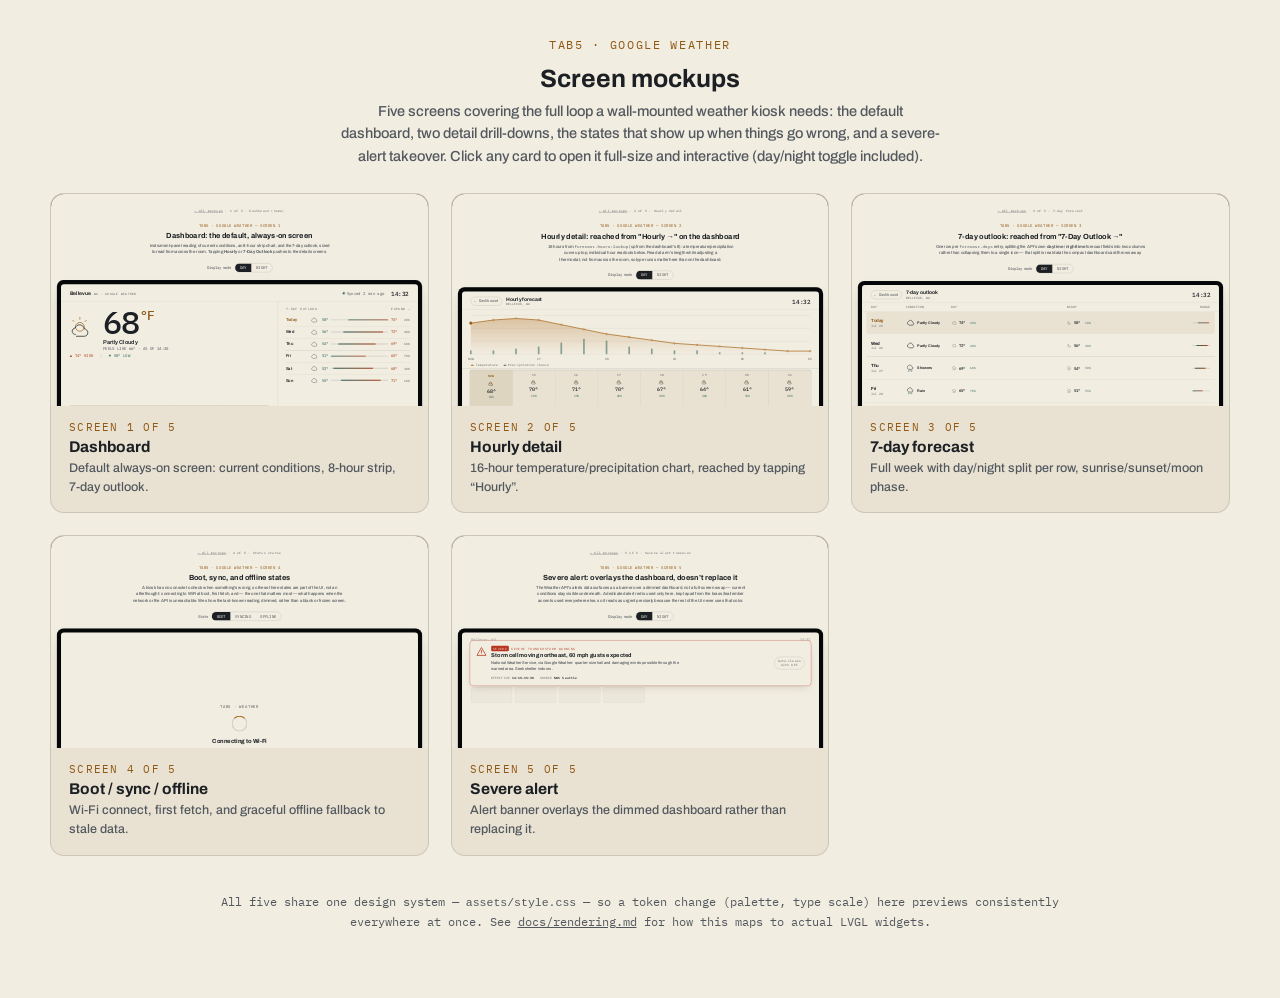
==== docs/mockups/index.html @ 34ca9591 "docs: add component research and UI mockups for Tab5 weather kiosk - Research and document Tab5 hard" ====
<!doctype html>
<html lang="en">
<head>
<meta charset="utf-8">
<meta name="viewport" content="width=device-width, initial-scale=1">
<title>Tab5 Weather — Screen Mockups</title>
<link rel="stylesheet" href="assets/style.css">
<style>
  .gallery {
    display: grid;
    grid-template-columns: repeat(auto-fit, minmax(340px, 1fr));
    gap: 22px;
    width: min(1180px, 100%);
  }
  .card {
    display: block;
    text-decoration: none;
    color: inherit;
    border: 1px solid var(--line);
    border-radius: 14px;
    background: var(--panel);
    overflow: hidden;
    transition: border-color .15s ease, transform .15s ease;
  }
  .card:hover { border-color: var(--brass); transform: translateY(-2px); }
  .card:focus-visible { outline: 2px solid var(--brass); outline-offset: 2px; }
  .thumb {
    position: relative;
    width: 100%;
    aspect-ratio: 1280 / 720;
    overflow: hidden;
    background: #050607;
  }
  .thumb iframe {
    position: absolute;
    top: 0; left: 0;
    width: 1280px;
    height: 720px;
    border: 0;
    transform-origin: top left;
    pointer-events: none;
  }
  .card-body { padding: 14px 18px 16px; }
  .card-num {
    font-family: 'IBM Plex Mono', monospace; font-size: 10.5px; letter-spacing: 0.12em;
    text-transform: uppercase; color: var(--brass-strong); margin-bottom: 4px;
  }
  .card-title { font-size: 15.5px; font-weight: 700; margin-bottom: 4px; }
  .card-desc { font-size: 12.5px; color: var(--sub); line-height: 1.5; }

  .stack { width: min(1180px, 100%); display: flex; flex-direction: column; gap: 10px; }
  .stack h2 { font-size: 14px; font-family: 'IBM Plex Mono', monospace; letter-spacing: 0.08em; text-transform: uppercase; color: var(--sub); margin: 30px 0 0; }
</style>
</head>
<body>

<div class="intro">
  <p class="eyebrow">Tab5 &middot; Google Weather</p>
  <h1>Screen mockups</h1>
  <p>Five screens covering the full loop a wall-mounted weather kiosk needs: the default dashboard, two detail drill-downs, the states that show up when things go wrong, and a severe-alert takeover. Click any card to open it full-size and interactive (day/night toggle included).</p>
</div>

<div class="gallery" id="gallery"></div>

<p class="caption">All five share one design system &mdash; <code>assets/style.css</code> &mdash; so a token change (palette, type scale) here previews consistently everywhere at once. See <a href="https://github.com/arunkumar-mourougappane/tab5-google-weather/blob/main/docs/rendering.md">docs/rendering.md</a> for how this maps to actual LVGL widgets.</p>

<script>
  const screens = [
    { n: "1", file: "dashboard.html", title: "Dashboard", desc: "Default always-on screen: current conditions, 8-hour strip, 7-day outlook." },
    { n: "2", file: "hourly-detail.html", title: "Hourly detail", desc: "16-hour temperature/precipitation chart, reached by tapping “Hourly”." },
    { n: "3", file: "daily-forecast.html", title: "7-day forecast", desc: "Full week with day/night split per row, sunrise/sunset/moon phase." },
    { n: "4", file: "status.html", title: "Boot / sync / offline", desc: "Wi-Fi connect, first fetch, and graceful offline fallback to stale data." },
    { n: "5", file: "alert.html", title: "Severe alert", desc: "Alert banner overlays the dimmed dashboard rather than replacing it." },
  ];
  const gallery = document.getElementById('gallery');
  screens.forEach(s => {
    const a = document.createElement('a');
    a.className = 'card';
    a.href = s.file;
    a.innerHTML = `
      <div class="thumb"><iframe src="${s.file}" tabindex="-1" loading="lazy"></iframe></div>
      <div class="card-body">
        <div class="card-num">Screen ${s.n} of 5</div>
        <div class="card-title">${s.title}</div>
        <div class="card-desc">${s.desc}</div>
      </div>
    `;
    gallery.appendChild(a);
  });

  function scaleThumbs() {
    document.querySelectorAll('.thumb').forEach(t => {
      const scale = t.clientWidth / 1280;
      t.querySelector('iframe').style.transform = `scale(${scale})`;
    });
  }
  window.addEventListener('resize', scaleThumbs);
  window.addEventListener('load', scaleThumbs);
  new ResizeObserver(scaleThumbs).observe(document.body);
</script>
</body>
</html>
---- docs/mockups/assets/style.css ----
/* Shared design system for the Tab5 weather UI mockups.
   Instrument-panel concept: brass/teal readouts on a warm ground,
   tabular mono digits for every number. See docs/mockups/README.md. */

@font-face {
  font-family: 'Archivo';
  font-weight: 500 800;
  font-style: normal;
  src: url('fonts/archivo-variable.woff2') format('woff2');
}
@font-face {
  font-family: 'IBM Plex Mono';
  font-weight: 400;
  font-style: normal;
  src: url('fonts/plexmono-400.woff2') format('woff2');
}
@font-face {
  font-family: 'IBM Plex Mono';
  font-weight: 500;
  font-style: normal;
  src: url('fonts/plexmono-500.woff2') format('woff2');
}
@font-face {
  font-family: 'IBM Plex Mono';
  font-weight: 600;
  font-style: normal;
  src: url('fonts/plexmono-600.woff2') format('woff2');
}

:root {
  --ink: #1c2024;
  --sub: #52585e;
  --paper: #f2ede1;
  --panel: #e9e2d2;
  --panel-2: #ded5c0;
  --line: rgba(28,32,36,0.14);
  --line-strong: rgba(28,32,36,0.28);
  --brass: #a8681c;
  --brass-strong: #8f5814;
  --teal: #2c655f;
  --ember: #ab431c;
  --shadow: rgba(28,24,16,0.18);
  color-scheme: light;
}
@media (prefers-color-scheme: dark) {
  :root {
    --ink: #f0e9d8;
    --sub: #a89e8c;
    --paper: #121417;
    --panel: #1b1e22;
    --panel-2: #22262b;
    --line: rgba(240,233,216,0.10);
    --line-strong: rgba(240,233,216,0.22);
    --brass: #d99a4e;
    --brass-strong: #e9b06c;
    --teal: #6fb3ac;
    --ember: #e2794e;
    --shadow: rgba(0,0,0,0.5);
    color-scheme: dark;
  }
}
:root[data-theme="dark"] {
  --ink: #f0e9d8; --sub: #a89e8c; --paper: #121417; --panel: #1b1e22; --panel-2: #22262b;
  --line: rgba(240,233,216,0.10); --line-strong: rgba(240,233,216,0.22);
  --brass: #d99a4e; --brass-strong: #e9b06c; --teal: #6fb3ac; --ember: #e2794e;
  --shadow: rgba(0,0,0,0.5); color-scheme: dark;
}
:root[data-theme="light"] {
  --ink: #1c2024; --sub: #52585e; --paper: #f2ede1; --panel: #e9e2d2; --panel-2: #ded5c0;
  --line: rgba(28,32,36,0.14); --line-strong: rgba(28,32,36,0.28);
  --brass: #a8681c; --brass-strong: #8f5814; --teal: #2c655f; --ember: #ab431c;
  --shadow: rgba(28,24,16,0.18); color-scheme: light;
}
/* The device frame previews the kiosk's own day/night auto-dim, independent
   of the viewer's OS theme. */
.device[data-theme="dark"] {
  --ink: #f0e9d8; --sub: #a89e8c; --paper: #121417; --panel: #1b1e22; --panel-2: #22262b;
  --line: rgba(240,233,216,0.10); --line-strong: rgba(240,233,216,0.22);
  --brass: #d99a4e; --brass-strong: #e9b06c; --teal: #6fb3ac; --ember: #e2794e;
  --shadow: rgba(0,0,0,0.5);
}
.device[data-theme="light"] {
  --ink: #1c2024; --sub: #52585e; --paper: #f2ede1; --panel: #e9e2d2; --panel-2: #ded5c0;
  --line: rgba(28,32,36,0.14); --line-strong: rgba(28,32,36,0.28);
  --brass: #a8681c; --brass-strong: #8f5814; --teal: #2c655f; --ember: #ab431c;
  --shadow: rgba(28,24,16,0.18);
}

* { box-sizing: border-box; }
html, body {
  margin: 0;
  min-height: 100%;
  background: var(--paper);
  color: var(--ink);
  font-family: 'Archivo', sans-serif;
}
body {
  display: flex;
  flex-direction: column;
  align-items: center;
  gap: 26px;
  padding: 36px 20px 56px;
}
a { color: inherit; }

.intro { max-width: 780px; text-align: center; }
.intro .eyebrow {
  font-family: 'IBM Plex Mono', monospace;
  font-size: 12px; letter-spacing: 0.14em; text-transform: uppercase;
  color: var(--brass-strong); margin: 0 0 10px;
}
.intro h1 { font-size: 25px; font-weight: 700; margin: 0 0 8px; text-wrap: balance; }
.intro p { font-size: 14.5px; line-height: 1.55; color: var(--sub); margin: 0; text-wrap: balance; }

.crumbs {
  font-family: 'IBM Plex Mono', monospace;
  font-size: 11.5px;
  color: var(--sub);
  letter-spacing: 0.04em;
}
.crumbs a:hover { color: var(--brass-strong); }

.stage-controls {
  display: flex; align-items: center; gap: 12px;
  font-family: 'IBM Plex Mono', monospace; font-size: 12px; color: var(--sub);
}
.toggle { display: inline-flex; border: 1px solid var(--line-strong); border-radius: 999px; overflow: hidden; }
.toggle button {
  font-family: 'IBM Plex Mono', monospace; font-size: 12px; letter-spacing: 0.06em;
  text-transform: uppercase; background: transparent; color: var(--sub);
  border: none; padding: 7px 16px; cursor: pointer;
}
.toggle button.active { background: var(--ink); color: var(--paper); }
.toggle button:focus-visible { outline: 2px solid var(--brass); outline-offset: -2px; }

/* ---- Device frame ---- */
.device {
  width: min(1280px, 100%);
  aspect-ratio: 1280 / 720;
  background: #050607;
  border-radius: 22px;
  padding: 14px;
  box-shadow: 0 30px 70px -20px var(--shadow), 0 2px 0 var(--line-strong) inset;
}
.screen {
  width: 100%; height: 100%;
  border-radius: 10px;
  overflow: hidden;
  background: var(--paper);
  color: var(--ink);
  position: relative;
  display: flex;
  flex-direction: column;
  font-variant-numeric: tabular-nums;
}

.caption {
  max-width: 900px;
  font-family: 'IBM Plex Mono', monospace;
  font-size: 11.5px;
  color: var(--sub);
  text-align: center;
  line-height: 1.6;
}
.caption b { color: var(--ink); }
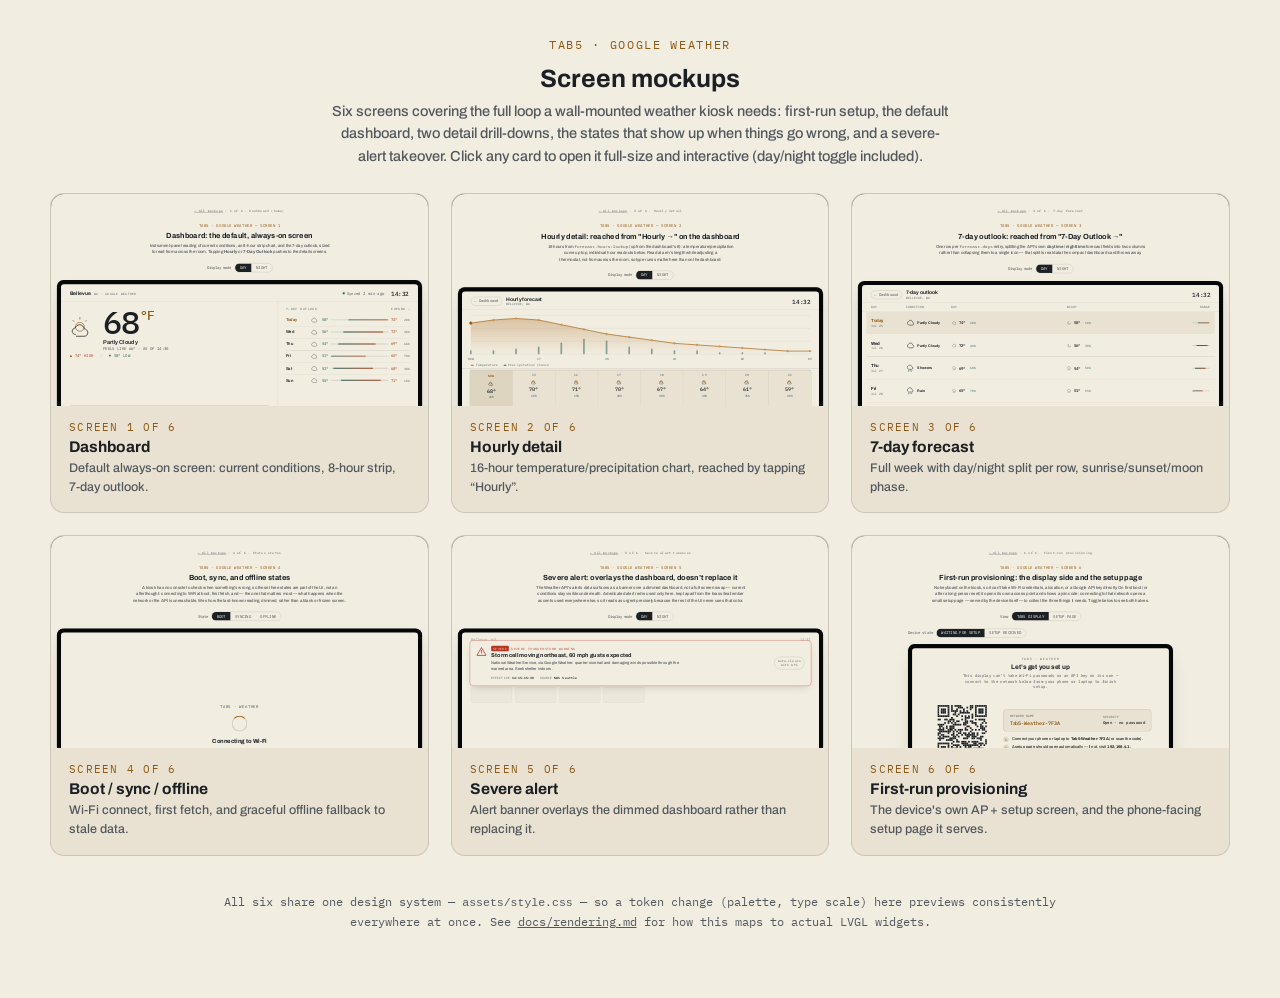
==== commit 68b48b6b: "docs: add first-run provisioning mockup and align API docs to it - Add provisioning.html (screen 6):" ====
--- a/docs/mockups/index.html
+++ b/docs/mockups/index.html
@@ -57,12 +57,12 @@
 <div class="intro">
   <p class="eyebrow">Tab5 &middot; Google Weather</p>
   <h1>Screen mockups</h1>
-  <p>Five screens covering the full loop a wall-mounted weather kiosk needs: the default dashboard, two detail drill-downs, the states that show up when things go wrong, and a severe-alert takeover. Click any card to open it full-size and interactive (day/night toggle included).</p>
+  <p>Six screens covering the full loop a wall-mounted weather kiosk needs: first-run setup, the default dashboard, two detail drill-downs, the states that show up when things go wrong, and a severe-alert takeover. Click any card to open it full-size and interactive (day/night toggle included).</p>
 </div>
 
 <div class="gallery" id="gallery"></div>
 
-<p class="caption">All five share one design system &mdash; <code>assets/style.css</code> &mdash; so a token change (palette, type scale) here previews consistently everywhere at once. See <a href="https://github.com/arunkumar-mourougappane/tab5-google-weather/blob/main/docs/rendering.md">docs/rendering.md</a> for how this maps to actual LVGL widgets.</p>
+<p class="caption">All six share one design system &mdash; <code>assets/style.css</code> &mdash; so a token change (palette, type scale) here previews consistently everywhere at once. See <a href="https://github.com/arunkumar-mourougappane/tab5-google-weather/blob/main/docs/rendering.md">docs/rendering.md</a> for how this maps to actual LVGL widgets.</p>
 
 <script>
   const screens = [
@@ -71,6 +71,7 @@
     { n: "3", file: "daily-forecast.html", title: "7-day forecast", desc: "Full week with day/night split per row, sunrise/sunset/moon phase." },
     { n: "4", file: "status.html", title: "Boot / sync / offline", desc: "Wi-Fi connect, first fetch, and graceful offline fallback to stale data." },
     { n: "5", file: "alert.html", title: "Severe alert", desc: "Alert banner overlays the dimmed dashboard rather than replacing it." },
+    { n: "6", file: "provisioning.html", title: "First-run provisioning", desc: "The device's own AP + setup screen, and the phone-facing setup page it serves." },
   ];
   const gallery = document.getElementById('gallery');
   screens.forEach(s => {
@@ -80,7 +81,7 @@
     a.innerHTML = `
       <div class="thumb"><iframe src="${s.file}" tabindex="-1" loading="lazy"></iframe></div>
       <div class="card-body">
-        <div class="card-num">Screen ${s.n} of 5</div>
+        <div class="card-num">Screen ${s.n} of ${screens.length}</div>
         <div class="card-title">${s.title}</div>
         <div class="card-desc">${s.desc}</div>
       </div>
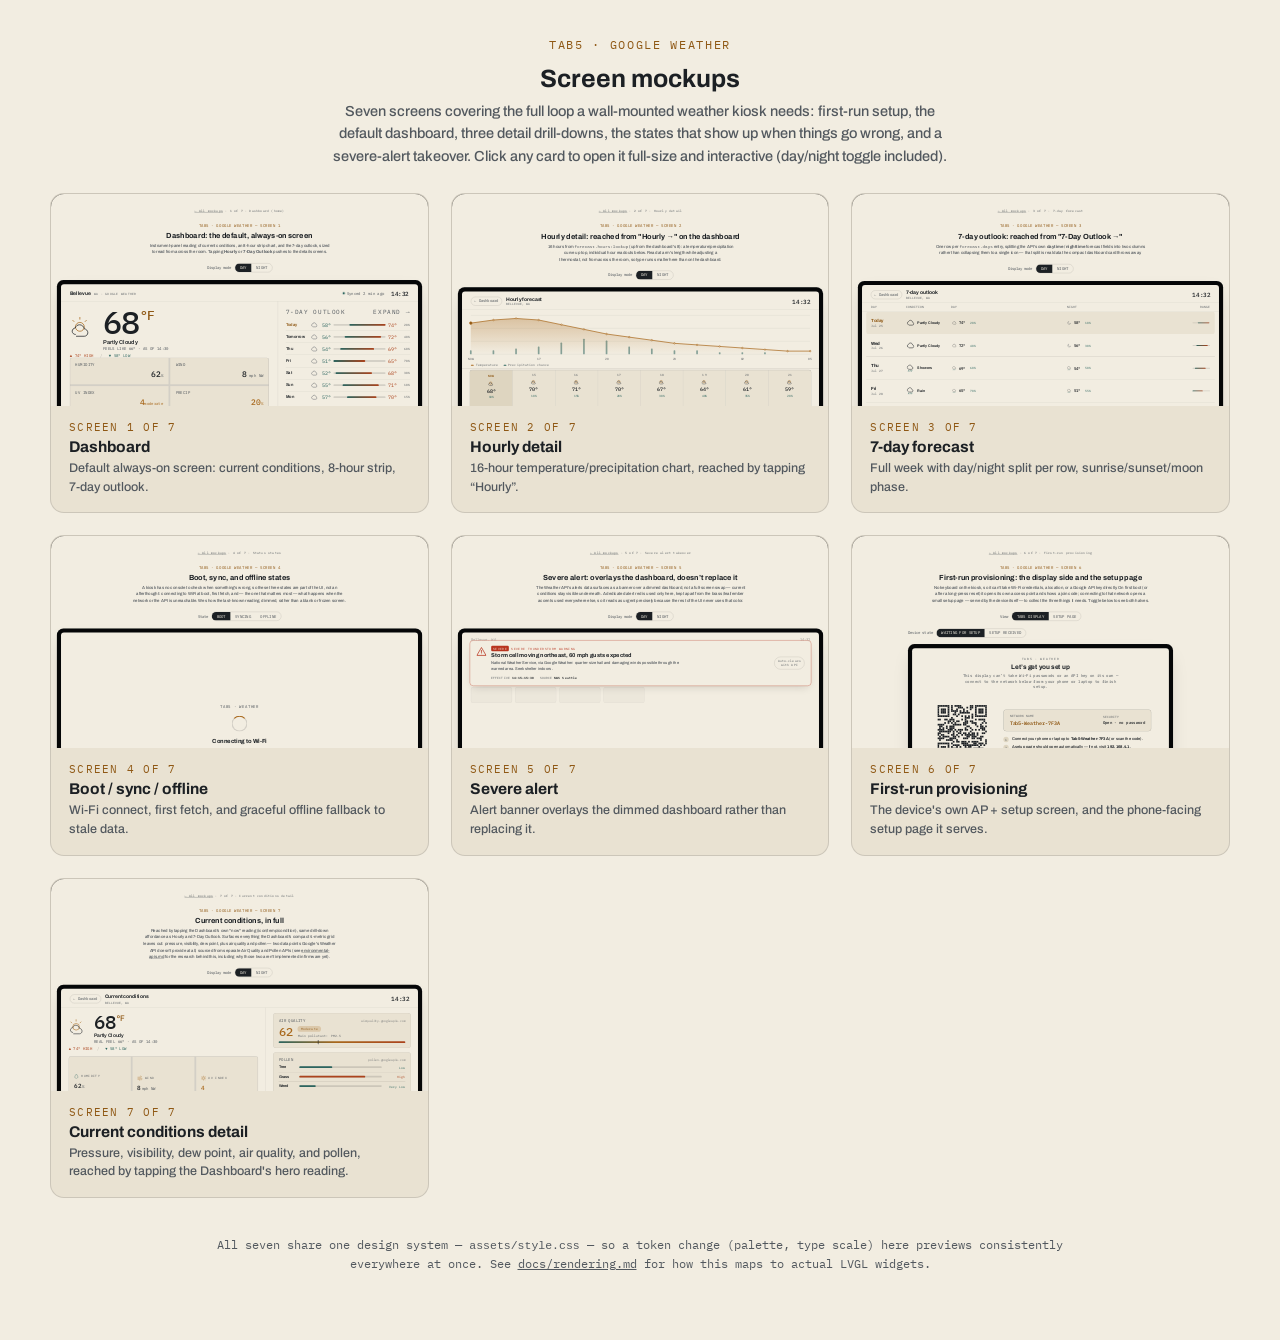
==== commit 5574da63: "docs: research Air Quality/Pollen APIs, add Current-conditions-detail mockup Groundwork for a planne" ====
--- a/docs/mockups/index.html
+++ b/docs/mockups/index.html
@@ -57,12 +57,12 @@
 <div class="intro">
   <p class="eyebrow">Tab5 &middot; Google Weather</p>
   <h1>Screen mockups</h1>
-  <p>Six screens covering the full loop a wall-mounted weather kiosk needs: first-run setup, the default dashboard, two detail drill-downs, the states that show up when things go wrong, and a severe-alert takeover. Click any card to open it full-size and interactive (day/night toggle included).</p>
+  <p>Seven screens covering the full loop a wall-mounted weather kiosk needs: first-run setup, the default dashboard, three detail drill-downs, the states that show up when things go wrong, and a severe-alert takeover. Click any card to open it full-size and interactive (day/night toggle included).</p>
 </div>
 
 <div class="gallery" id="gallery"></div>
 
-<p class="caption">All six share one design system &mdash; <code>assets/style.css</code> &mdash; so a token change (palette, type scale) here previews consistently everywhere at once. See <a href="https://github.com/arunkumar-mourougappane/tab5-google-weather/blob/main/docs/rendering.md">docs/rendering.md</a> for how this maps to actual LVGL widgets.</p>
+<p class="caption">All seven share one design system &mdash; <code>assets/style.css</code> &mdash; so a token change (palette, type scale) here previews consistently everywhere at once. See <a href="https://github.com/arunkumar-mourougappane/tab5-google-weather/blob/main/docs/rendering.md">docs/rendering.md</a> for how this maps to actual LVGL widgets.</p>
 
 <script>
   const screens = [
@@ -72,6 +72,7 @@
     { n: "4", file: "status.html", title: "Boot / sync / offline", desc: "Wi-Fi connect, first fetch, and graceful offline fallback to stale data." },
     { n: "5", file: "alert.html", title: "Severe alert", desc: "Alert banner overlays the dimmed dashboard rather than replacing it." },
     { n: "6", file: "provisioning.html", title: "First-run provisioning", desc: "The device's own AP + setup screen, and the phone-facing setup page it serves." },
+    { n: "7", file: "current-detail.html", title: "Current conditions detail", desc: "Pressure, visibility, dew point, air quality, and pollen, reached by tapping the Dashboard's hero reading." },
   ];
   const gallery = document.getElementById('gallery');
   screens.forEach(s => {
